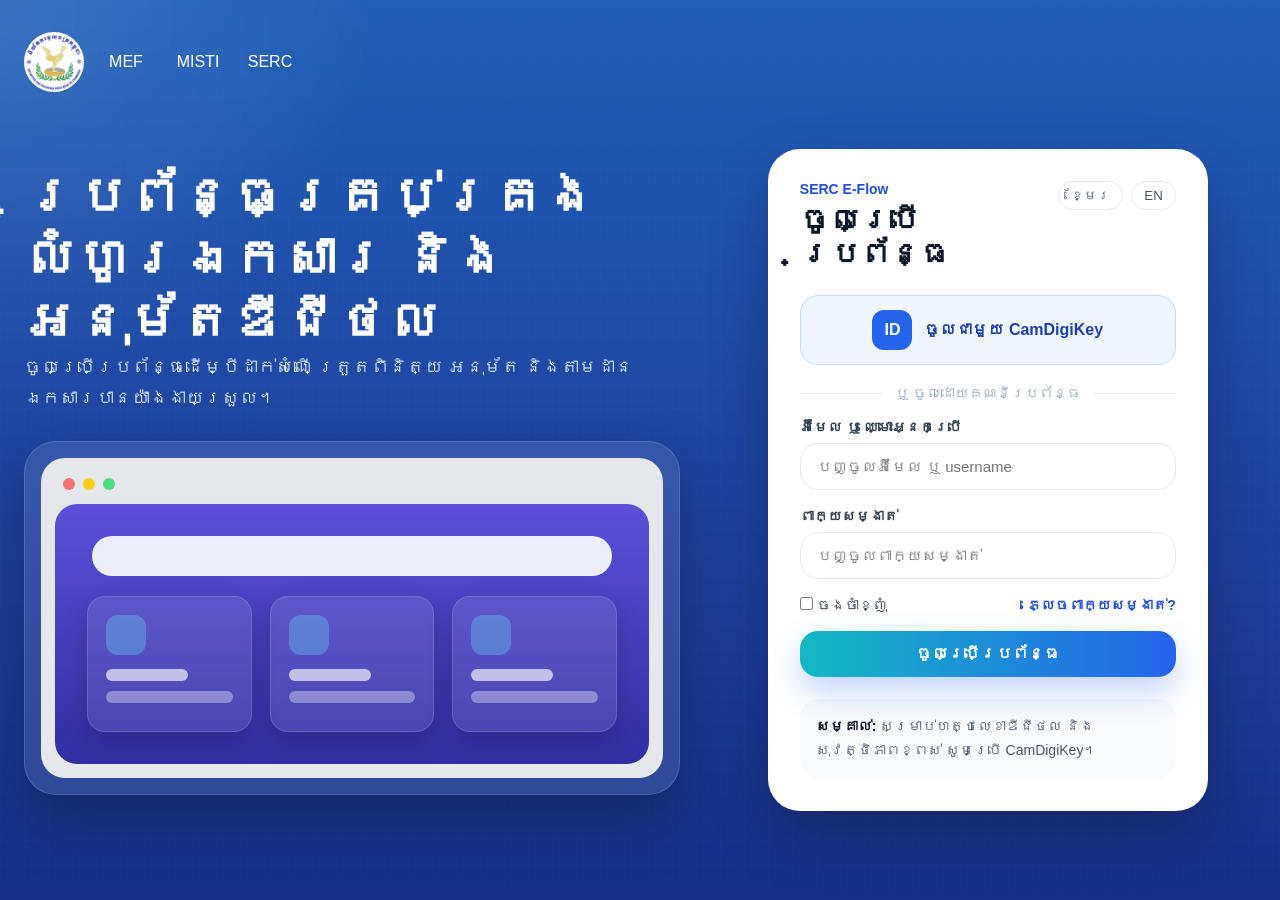
==== index.html @ 6a55d061 "Add files via upload" ====
<!DOCTYPE html>
<html lang="km">
<head>
    <meta charset="UTF-8">
    <meta name="viewport" content="width=device-width, initial-scale=1.0">
    <title>SERC E-Flow Login</title>
    <link rel="stylesheet" href="logo.css">
    <link rel="preconnect" href="https://fonts.googleapis.com">
    <link rel="preconnect" href="https://fonts.gstatic.com" crossorigin>
    <link href="https://fonts.googleapis.com/css2?family=Siemreap&display=swap" rel="stylesheet">
</head>
<body>
    <div class="container">
        <header class="topbar">
            <div class="logo-group">
                <div class="logo-circle">
                    <img src="logo_serc.png" alt="SERC">
                </div>
                <div class="logo-circle">MEF</div>
                <div class="logo-circle">MISTI</div>
                <div class="logo-circle">SERC</div>
            </div>
        </header>

        <main class="hero">
            <section class="hero-left">
                <div>
                    <h1>ប្រព័ន្ធគ្រប់គ្រងលំហូរឯកសារ និងអនុម័តឌីជីថល</h1>
                    <p>
                        ចូលប្រើប្រព័ន្ធដើម្បីដាក់សំណើ ត្រួតពិនិត្យ អនុម័ត និងតាមដានឯកសារបានយ៉ាងងាយស្រួល។
                    </p>
                </div>

                <div class="browser-shell">
                    <div class="browser-inner">
                        <div class="browser-dots">
                            <span class="dot-red"></span>
                            <span class="dot-yellow"></span>
                            <span class="dot-green"></span>
                        </div>
                        <div class="browser-content">
                            <div class="search-demo"></div>
                            <div class="card-grid">
                                <div class="mini-card"><div class="mini-icon"></div><div class="mini-line short"></div><div class="mini-line"></div></div>
                                <div class="mini-card"><div class="mini-icon"></div><div class="mini-line short"></div><div class="mini-line"></div></div>
                                <div class="mini-card"><div class="mini-icon"></div><div class="mini-line short"></div><div class="mini-line"></div></div>
                            </div>
                        </div>
                    </div>
                </div>
            </section>

            <section class="hero-right">
                <div class="login-card">
                    <div class="login-header">
                        <div>
                            <p>SERC E-Flow</p>
                            <h2>ចូលប្រើប្រព័ន្ធ</h2>
                        </div>
                        <div class="lang-switch">
                            <button type="button">ខ្មែរ</button>
                            <button type="button">EN</button>
                        </div>
                    </div>

                    <button class="digital-btn" type="button" onclick="window.location.href='Camdigikey.html'">
                        <span class="digital-icon">ID</span>
                        <span id="digitalText">ចូលជាមួយ CamDigiKey</span>
                    </button>

                    <div class="divider"><span>ឬ ចូលដោយគណនីប្រព័ន្ធ</span></div>

                    <form id="loginForm">
                        <div class="form-group">
                            <label for="username" id="labelUsername">អ៊ីមែល ឬ ឈ្មោះអ្នកប្រើ</label>
                            <input id="username" type="text" placeholder="បញ្ចូលអ៊ីមែល ឬ username" />
                        </div>

                        <div class="form-group">
                            <label for="password" id="labelPassword">ពាក្យសម្ងាត់</label>
                            <input id="password" type="password" placeholder="បញ្ចូលពាក្យសម្ងាត់" />
                        </div>

                        <div class="form-row">
                            <div class="remember-wrap">
                                <input class="remember-input" id="remember" type="checkbox" />
                                <label class="remember-label" for="remember">ចងចាំខ្ញុំ</label>
                            </div>
                            <a class="forgot" href="forget_pw.html">ភ្លេចពាក្យសម្ងាត់?</a>
                        </div>

                        <p id="errorMsg" style="color:red; display:none; margin-top:10px;"></p>
                        <button class="submit-btn" id="submitBtn" type="submit">ចូលប្រើប្រព័ន្ធ</button>
                    </form>

                    <div class="note-box">
                        <strong>សម្គាល់:</strong>
                        <span id="noteText">សម្រាប់ហត្ថលេខាឌីជីថល និងសុវត្ថិភាពខ្ពស់ សូមប្រើ CamDigiKey។</span>
                    </div>
                </div>
            </section>
        </main>
    </div>

    <script src="auth.js"></script>
    <script>
        const translations = {
            km: {
                title: "ប្រព័ន្ធគ្រប់គ្រងលំហូរឯកសារ និងអនុម័តឌីជីថល",
                desc: "ចូលប្រើប្រព័ន្ធដើម្បីដាក់សំណើ ត្រួតពិនិត្យ អនុម័ត និងតាមដានឯកសារបានយ៉ាងងាយស្រួល។",
                login: "ចូលប្រើប្រព័ន្ធ",
                email: "អ៊ីមែល ឬ ឈ្មោះអ្នកប្រើ",
                emailPlaceholder: "បញ្ចូលអ៊ីមែល ឬ username",
                password: "ពាក្យសម្ងាត់",
                passwordPlaceholder: "បញ្ចូលពាក្យសម្ងាត់",
                remember: "ចងចាំខ្ញុំ",
                forgot: "ភ្លេចពាក្យសម្ងាត់?",
                submit: "ចូលប្រើប្រព័ន្ធ",
                digital: "ចូលជាមួយ CamDigiKey",
                or: "ឬ ចូលដោយគណនីប្រព័ន្ធ",
                note: "សម្រាប់ហត្ថលេខាឌីជីថល និងសុវត្ថិភាពខ្ពស់ សូមប្រើ CamDigiKey។",
                error: "❌ គណនី ឬពាក្យសម្ងាត់មិនត្រឹមត្រូវ",
                empty: "❌ សូមបំពេញព័ត៌មានទាំងអស់"
            },
            en: {
                title: "Digital Document Workflow & Approval System",
                desc: "Access the system to submit, review, approve, and track documents easily.",
                login: "Login",
                email: "Email or Username",
                emailPlaceholder: "Enter email or username",
                password: "Password",
                passwordPlaceholder: "Enter password",
                remember: "Remember me",
                forgot: "Forgot password?",
                submit: "Login",
                digital: "Login with CamDigiKey",
                or: "Or login with system account",
                note: "For secure digital signature, please use CamDigiKey.",
                error: "❌ Invalid username or password",
                empty: "❌ Please fill in all fields"
            }
        };

        let currentLang = "km";

        function switchLang(lang) {
            currentLang = lang;
            document.querySelector("h1").innerText = translations[lang].title;
            document.querySelector(".hero-left p").innerText = translations[lang].desc;
            document.querySelector(".login-header h2").innerText = translations[lang].login;
            document.getElementById("labelUsername").innerText = translations[lang].email;
            document.getElementById("username").placeholder = translations[lang].emailPlaceholder;
            document.getElementById("labelPassword").innerText = translations[lang].password;
            document.getElementById("password").placeholder = translations[lang].passwordPlaceholder;
            document.querySelector(".remember-label").innerText = translations[lang].remember;
            document.querySelector(".forgot").innerText = translations[lang].forgot;
            document.getElementById("digitalText").innerText = translations[lang].digital;
            document.querySelector(".divider span").innerText = translations[lang].or;
            document.getElementById("submitBtn").innerText = translations[lang].submit;
            document.getElementById("noteText").innerText = translations[lang].note;
            if (document.getElementById('errorMsg').style.display === 'block') {
                document.getElementById('errorMsg').innerText = translations[lang].error;
            }
        }

        document.querySelectorAll(".lang-switch button")[0].onclick = () => switchLang("km");
        document.querySelectorAll(".lang-switch button")[1].onclick = () => switchLang("en");

        window.onload = function () {
            const savedUsername = localStorage.getItem("rememberedUsername");
            if (savedUsername) {
                document.getElementById("username").value = savedUsername;
                document.getElementById("remember").checked = true;
            }
            logoutUser();
        };

        document.getElementById("loginForm").addEventListener("submit", function (e) {
            e.preventDefault();
            const username = document.getElementById("username").value.trim();
            const password = document.getElementById("password").value.trim();
            const remember = document.getElementById("remember").checked;
            const errorMsg = document.getElementById("errorMsg");

            if (username === "" || password === "") {
                errorMsg.innerText = translations[currentLang].empty;
                errorMsg.style.display = "block";
                return;
            }

            if (loginUser(username, password)) {
                if (remember) {
                    localStorage.setItem("rememberedUsername", username);
                } else {
                    localStorage.removeItem("rememberedUsername");
                }
                window.location.href = "E-flow-updated.html";
            } else {
                errorMsg.innerText = translations[currentLang].error;
                errorMsg.style.display = "block";
            }
        });
    </script>
</body>
</html>
---- logo.css ----
* {
    box-sizing: border-box;
    margin: 0;
    padding: 0;
}
.siemreap-regular {
  font-family: "Siemreap", sans-serif;
  font-weight: 400;
  font-style: normal;
}
body {
    font-family: 'Khmer OS Siemreap', sans-serif;
    /* font-family: Arial, Helvetica, sans-serif; */
    min-height: 100vh;
    color: #ffffff;
    background:
        radial-gradient(circle at top left, rgba(255, 255, 255, 0.12), transparent 24%),
        linear-gradient(180deg, #1f5fb8 0%, #1f4aa5 40%, #192f88 100%);
    overflow-x: hidden;
    
}

body::before {
    content: "";
    position: fixed;
    inset: 0;
    opacity: 0.18;
    background-image:
        linear-gradient(rgba(255, 255, 255, 0.08) 1px, transparent 1px),
        linear-gradient(90deg, rgba(255, 255, 255, 0.08) 1px, transparent 1px);
    background-size: 24px 24px;
    pointer-events: none;
}

.container {
    position: relative;
    z-index: 1;
    max-width: 1280px;
    margin: 0 auto;
    min-height: 100vh;
    padding: 32px 24px;
    display: flex;
    flex-direction: column;
}

.topbar {
    display: flex;
    align-items: center;
    justify-content: space-between;
    gap: 16px;
    flex-wrap: wrap;
}

.logo-group,
.badge-group {
    display: flex;
    align-items: center;
    gap: 12px;
    flex-wrap: wrap;
}
.logo-circle {
  width: 60px;        /* កំណត់ទំហំ */
  height: 60px;
  border-radius: 50%; /* ឲ្យវាមូល */
  overflow: hidden;   /* កាត់រូបឲ្យតាមស៊ុមមូល */
  display: flex;
  justify-content: center;
  align-items: center;
}

.logo-circle img {
  width: 100%;
  height: 100%;
  object-fit: cover; /* ឲ្យរូបស្អាត មិនខូចសមាមាត្រ */
}


.badge {
    padding: 10px 16px;
    border-radius: 16px;
    background: rgba(255, 255, 255, 0.1);
    backdrop-filter: blur(8px);
    box-shadow: 0 12px 28px rgba(0, 0, 0, 0.18);
    font-size: 14px;
    font-weight: 600;
}

.hero {
    flex: 1;
    display: grid;
    grid-template-columns: 1.1fr 0.9fr;
    gap: 40px;
    align-items: center;
    padding: 32px 0;
}

.hero-left {
    display: flex;
    flex-direction: column;
    gap: 28px;
}

.tag {
    display: inline-block;
    width: fit-content;
    padding: 10px 16px;
    border-radius: 999px;
    border: 1px solid rgba(255, 255, 255, 0.2);
    background: rgba(255, 255, 255, 0.1);
    backdrop-filter: blur(8px);
    font-size: 14px;
}

.hero-left h1 {
    font-size: 52px;
    line-height: 1.2;
    font-weight: 700;
    max-width: 760px;
}

.hero-left p {
    max-width: 620px;
    font-size: 18px;
    line-height: 1.7;
    color: #dbeafe;
}

.browser-shell {
    width: 100%;
    max-width: 820px;
    border-radius: 32px;
    border: 1px solid rgba(255, 255, 255, 0.15);
    background: rgba(255, 255, 255, 0.1);
    padding: 16px;
    box-shadow: 0 24px 60px rgba(0, 0, 0, 0.28);
    backdrop-filter: blur(18px);
}

.browser-inner {
    background: #e5e7eb;
    border-radius: 24px;
    padding: 14px;
    color: #1f2937;
}

.browser-dots {
    display: flex;
    gap: 8px;
    padding: 6px 8px 14px;
}

.browser-dots span {
    width: 12px;
    height: 12px;
    border-radius: 50%;
    display: inline-block;
}

.dot-red {
    background: #f87171;
}

.dot-yellow {
    background: #facc15;
}

.dot-green {
    background: #4ade80;
}

.browser-content {
    border-radius: 22px;
    padding: 32px;
    color: white;
    background: linear-gradient(180deg, #5c4fda 0%, #2f2fa2 100%);
}

.search-demo {
    height: 40px;
    width: 100%;
    max-width: 520px;
    margin: 0 auto 20px;
    background: rgba(255, 255, 255, 0.9);
    border-radius: 999px;
}

.card-grid {
    display: grid;
    grid-template-columns: repeat(3, 1fr);
    gap: 18px;
}

.mini-card {
    padding: 18px;
    border-radius: 18px;
    background: rgba(255, 255, 255, 0.1);
    border: 1px solid rgba(255, 255, 255, 0.14);
    box-shadow: 0 10px 24px rgba(0, 0, 0, 0.18);
}

.mini-icon {
    width: 40px;
    height: 40px;
    border-radius: 12px;
    background: rgba(103, 232, 249, 0.3);
    margin-bottom: 14px;
}

.mini-line {
    height: 12px;
    border-radius: 999px;
    background: rgba(255, 255, 255, 0.35);
    margin-bottom: 10px;
}

.mini-line.short {
    width: 65%;
    background: rgba(255, 255, 255, 0.65);
}

.hero-right {
    display: flex;
    justify-content: center;
}

.login-card {
    width: 100%;
    max-width: 440px;
    background: #ffffff;
    color: #1e293b;
    border-radius: 32px;
    padding: 32px;
    box-shadow: 0 24px 60px rgba(0, 0, 0, 0.24);
}

.login-header {
    display: flex;
    justify-content: space-between;
    align-items: flex-start;
    gap: 16px;
    margin-bottom: 24px;
}

.login-header p {
    color: #1d4ed8;
    font-size: 14px;
    font-weight: 600;
    margin-bottom: 6px;
}

.login-header h2 {
    font-size: 30px;
    color: #0f172a;
}

.lang-switch {
    display: flex;
    gap: 8px;
}

.lang-switch button {
    border: 1px solid #e2e8f0;
    background: white;
    color: #475569;
    border-radius: 999px;
    padding: 6px 12px;
    cursor: pointer;
}

.digital-btn {
    width: 100%;
    border: 1px solid #bfdbfe;
    background: #eff6ff;
    color: #1e40af;
    border-radius: 18px;
    padding: 14px 16px;
    display: flex;
    align-items: center;
    justify-content: center;
    gap: 12px;
    font-size: 16px;
    font-weight: 600;
    cursor: pointer;
    margin-bottom: 20px;
}

.digital-icon {
    width: 40px;
    height: 40px;
    border-radius: 12px;
    background: #2563eb;
    color: white;
    display: flex;
    align-items: center;
    justify-content: center;
    font-weight: bold;
}

.divider {
    position: relative;
    text-align: center;
    margin: 18px 0;
    color: #94a3b8;
    font-size: 14px;
}

.divider::before {
    content: "";
    position: absolute;
    left: 0;
    right: 0;
    top: 50%;
    height: 1px;
    background: #e2e8f0;
}

.divider span {
    position: relative;
    z-index: 1;
    background: #ffffff;
    padding: 0 12px;
}

.form-group {
    margin-bottom: 18px;
}

.form-group label {
    display: block;
    margin-bottom: 8px;
    font-size: 14px;
    font-weight: 600;
    color: #334155;
}

.form-group input {
    width: 100%;
    padding: 14px 16px;
    border: 1px solid #e2e8f0;
    border-radius: 18px;
    font-size: 15px;
    outline: none;
    transition: border-color 0.2s ease;
}

.form-group input:focus {
    border-color: #3b82f6;
}

.form-row {
    display: flex;
    align-items: center;
    justify-content: space-between;
    gap: 12px;
    margin-bottom: 18px;
    font-size: 14px;
}

.remember {
    display: flex;
    align-items: center;
    gap: 8px;
    color: #475569;
}

.forgot {
    color: #1d4ed8;
    text-decoration: none;
    font-weight: 600;
}

.submit-btn {
    width: 100%;
    border: none;
    border-radius: 18px;
    padding: 14px 18px;
    color: white;
    font-size: 16px;
    font-weight: 600;
    cursor: pointer;
    background: linear-gradient(90deg, #14b8c4 0%, #2563eb 100%);
    box-shadow: 0 14px 32px rgba(37, 99, 235, 0.28);
}

.note-box {
    margin-top: 22px;
    background: #f8fafc;
    border-radius: 18px;
    padding: 16px;
    color: #475569;
    font-size: 14px;
    line-height: 1.7;
}

.note-box strong {
    color: #0f172a;
}

@media (max-width: 1024px) {
    .hero {
        grid-template-columns: 1fr;
    }

    .hero-left h1 {
        font-size: 40px;
    }

    .browser-shell {
        max-width: 100%;
    }
}

@media (max-width: 768px) {
    .container {
        padding: 20px 16px;
    }

    .hero-left h1 {
        font-size: 32px;
    }

    .hero-left p {
        font-size: 16px;
    }

    .card-grid {
        grid-template-columns: 1fr;
    }

    .login-card {
        padding: 24px;
        border-radius: 24px;
    }

    .login-header {
        flex-direction: column;
        align-items: flex-start;
    }
}
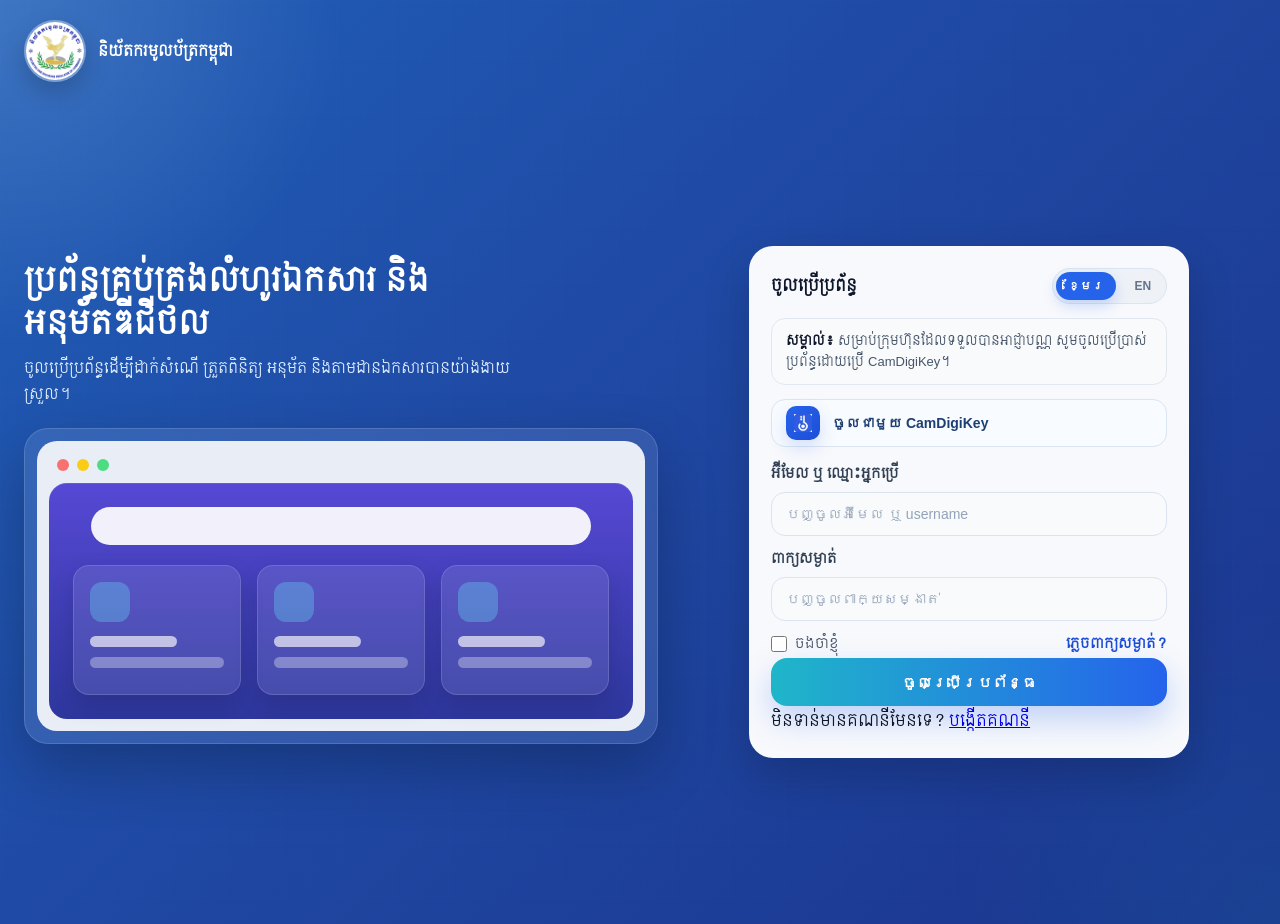
==== commit be076ea0: "Add files via upload" ====
--- a/index.html
+++ b/index.html
@@ -1,5 +1,6 @@
 <!DOCTYPE html>
 <html lang="km">
+
 <head>
     <meta charset="UTF-8">
     <meta name="viewport" content="width=device-width, initial-scale=1.0">
@@ -9,24 +10,23 @@
     <link rel="preconnect" href="https://fonts.gstatic.com" crossorigin>
     <link href="https://fonts.googleapis.com/css2?family=Siemreap&display=swap" rel="stylesheet">
 </head>
+
 <body>
     <div class="container">
         <header class="topbar">
             <div class="logo-group">
                 <div class="logo-circle">
-                    <img src="logo_serc.png" alt="SERC">
+                    <img src="img/logo_serc.png" alt="SERC Logo">
                 </div>
-                <div class="logo-circle">MEF</div>
-                <div class="logo-circle">MISTI</div>
-                <div class="logo-circle">SERC</div>
+                <p id="agencyTitle">និយ័តករមូលប័ត្រកម្ពុជា</p>
             </div>
         </header>
 
         <main class="hero">
             <section class="hero-left">
-                <div>
-                    <h1>ប្រព័ន្ធគ្រប់គ្រងលំហូរឯកសារ និងអនុម័តឌីជីថល</h1>
-                    <p>
+                <div class="hero-text">
+                    <h1 id="mainTitle">ប្រព័ន្ធគ្រប់គ្រងលំហូរឯកសារ និងអនុម័តឌីជីថល</h1>
+                    <p id="mainDesc">
                         ចូលប្រើប្រព័ន្ធដើម្បីដាក់សំណើ ត្រួតពិនិត្យ អនុម័ត និងតាមដានឯកសារបានយ៉ាងងាយស្រួល។
                     </p>
                 </div>
@@ -38,12 +38,28 @@
                             <span class="dot-yellow"></span>
                             <span class="dot-green"></span>
                         </div>
+
                         <div class="browser-content">
                             <div class="search-demo"></div>
+
                             <div class="card-grid">
-                                <div class="mini-card"><div class="mini-icon"></div><div class="mini-line short"></div><div class="mini-line"></div></div>
-                                <div class="mini-card"><div class="mini-icon"></div><div class="mini-line short"></div><div class="mini-line"></div></div>
-                                <div class="mini-card"><div class="mini-icon"></div><div class="mini-line short"></div><div class="mini-line"></div></div>
+                                <div class="mini-card">
+                                    <div class="mini-icon"></div>
+                                    <div class="mini-line short"></div>
+                                    <div class="mini-line"></div>
+                                </div>
+
+                                <div class="mini-card">
+                                    <div class="mini-icon"></div>
+                                    <div class="mini-line short"></div>
+                                    <div class="mini-line"></div>
+                                </div>
+
+                                <div class="mini-card">
+                                    <div class="mini-icon"></div>
+                                    <div class="mini-line short"></div>
+                                    <div class="mini-line"></div>
+                                </div>
                             </div>
                         </div>
                     </div>
@@ -53,153 +69,84 @@
             <section class="hero-right">
                 <div class="login-card">
                     <div class="login-header">
-                        <div>
-                            <p>SERC E-Flow</p>
-                            <h2>ចូលប្រើប្រព័ន្ធ</h2>
-                        </div>
+                        <h4 id="loginTitle">ចូលប្រើប្រព័ន្ធ</h4>
+
                         <div class="lang-switch">
-                            <button type="button">ខ្មែរ</button>
-                            <button type="button">EN</button>
+                            <button type="button" id="btnKm" class="active">ខ្មែរ</button>
+                            <button type="button" id="btnEn">EN</button>
                         </div>
                     </div>
 
+                    <div class="note-box">
+                        <strong id="noteLabel">សម្គាល់៖</strong>
+                        <span id="noteText">
+                            សម្រាប់ក្រុមហ៊ុនដែលទទួលបានអាជ្ញាបណ្ណ សូមចូលប្រើប្រាស់ប្រព័ន្ធដោយប្រើ CamDigiKey។
+                        </span>
+                    </div>
+
                     <button class="digital-btn" type="button" onclick="window.location.href='Camdigikey.html'">
-                        <span class="digital-icon">ID</span>
+                        <span class="digital-icon">
+                            <img src="img/id.png" alt="CamDigiKey">
+                        </span>
                         <span id="digitalText">ចូលជាមួយ CamDigiKey</span>
                     </button>
 
-                    <div class="divider"><span>ឬ ចូលដោយគណនីប្រព័ន្ធ</span></div>
+                    <!-- <div class="divider">
+                        <span id="quickAccessText">ការចូលប្រើប្រាស់រហ័ស</span>
+                    </div>
+
+                    <div class="social-row">
+                        <button class="digital-btn telegram" type="button" id="telegramLoginBtn">
+                            <span class="digital-icon">
+                                <img src="img/telegram.png" alt="Telegram">
+                            </span>
+                            <span id="telegramText">Telegram</span>
+                        </button>
+
+                        <button class="digital-btn google" type="button" id="googleLoginBtn">
+                            <span class="digital-icon">
+                                <img src="img/google.png" alt="Google">
+                            </span>
+                            <span id="googleText">Google</span>
+                        </button>
+                    </div> -->
 
                     <form id="loginForm">
                         <div class="form-group">
                             <label for="username" id="labelUsername">អ៊ីមែល ឬ ឈ្មោះអ្នកប្រើ</label>
-                            <input id="username" type="text" placeholder="បញ្ចូលអ៊ីមែល ឬ username" />
+                            <input id="username" type="text" placeholder="បញ្ចូលអ៊ីមែល ឬ username">
                         </div>
 
                         <div class="form-group">
                             <label for="password" id="labelPassword">ពាក្យសម្ងាត់</label>
-                            <input id="password" type="password" placeholder="បញ្ចូលពាក្យសម្ងាត់" />
+                            <input id="password" type="password" placeholder="បញ្ចូលពាក្យសម្ងាត់">
                         </div>
 
                         <div class="form-row">
                             <div class="remember-wrap">
-                                <input class="remember-input" id="remember" type="checkbox" />
+                                <input class="remember-input" id="remember" type="checkbox">
                                 <label class="remember-label" for="remember">ចងចាំខ្ញុំ</label>
                             </div>
-                            <a class="forgot" href="forget_pw.html">ភ្លេចពាក្យសម្ងាត់?</a>
+
+                            <a class="forgot" href="forget_pw.html" id="forgotText">ភ្លេចពាក្យសម្ងាត់?</a>
                         </div>
 
-                        <p id="errorMsg" style="color:red; display:none; margin-top:10px;"></p>
+                        <p id="errorMsg" class="error-msg"></p>
+
                         <button class="submit-btn" id="submitBtn" type="submit">ចូលប្រើប្រព័ន្ធ</button>
+
+                        <div class="auth-footer">
+                            <span id="signupHint">មិនទាន់មានគណនីមែនទេ?</span>
+                            <a href="register.html" class="signup-btn" id="signupBtn">បង្កើតគណនី</a>
+                        </div>
                     </form>
-
-                    <div class="note-box">
-                        <strong>សម្គាល់:</strong>
-                        <span id="noteText">សម្រាប់ហត្ថលេខាឌីជីថល និងសុវត្ថិភាពខ្ពស់ សូមប្រើ CamDigiKey។</span>
-                    </div>
                 </div>
             </section>
         </main>
     </div>
 
-    <script src="auth.js"></script>
-    <script>
-        const translations = {
-            km: {
-                title: "ប្រព័ន្ធគ្រប់គ្រងលំហូរឯកសារ និងអនុម័តឌីជីថល",
-                desc: "ចូលប្រើប្រព័ន្ធដើម្បីដាក់សំណើ ត្រួតពិនិត្យ អនុម័ត និងតាមដានឯកសារបានយ៉ាងងាយស្រួល។",
-                login: "ចូលប្រើប្រព័ន្ធ",
-                email: "អ៊ីមែល ឬ ឈ្មោះអ្នកប្រើ",
-                emailPlaceholder: "បញ្ចូលអ៊ីមែល ឬ username",
-                password: "ពាក្យសម្ងាត់",
-                passwordPlaceholder: "បញ្ចូលពាក្យសម្ងាត់",
-                remember: "ចងចាំខ្ញុំ",
-                forgot: "ភ្លេចពាក្យសម្ងាត់?",
-                submit: "ចូលប្រើប្រព័ន្ធ",
-                digital: "ចូលជាមួយ CamDigiKey",
-                or: "ឬ ចូលដោយគណនីប្រព័ន្ធ",
-                note: "សម្រាប់ហត្ថលេខាឌីជីថល និងសុវត្ថិភាពខ្ពស់ សូមប្រើ CamDigiKey។",
-                error: "❌ គណនី ឬពាក្យសម្ងាត់មិនត្រឹមត្រូវ",
-                empty: "❌ សូមបំពេញព័ត៌មានទាំងអស់"
-            },
-            en: {
-                title: "Digital Document Workflow & Approval System",
-                desc: "Access the system to submit, review, approve, and track documents easily.",
-                login: "Login",
-                email: "Email or Username",
-                emailPlaceholder: "Enter email or username",
-                password: "Password",
-                passwordPlaceholder: "Enter password",
-                remember: "Remember me",
-                forgot: "Forgot password?",
-                submit: "Login",
-                digital: "Login with CamDigiKey",
-                or: "Or login with system account",
-                note: "For secure digital signature, please use CamDigiKey.",
-                error: "❌ Invalid username or password",
-                empty: "❌ Please fill in all fields"
-            }
-        };
+    <script src="app.js"></script>
+    
+</body>
 
-        let currentLang = "km";
-
-        function switchLang(lang) {
-            currentLang = lang;
-            document.querySelector("h1").innerText = translations[lang].title;
-            document.querySelector(".hero-left p").innerText = translations[lang].desc;
-            document.querySelector(".login-header h2").innerText = translations[lang].login;
-            document.getElementById("labelUsername").innerText = translations[lang].email;
-            document.getElementById("username").placeholder = translations[lang].emailPlaceholder;
-            document.getElementById("labelPassword").innerText = translations[lang].password;
-            document.getElementById("password").placeholder = translations[lang].passwordPlaceholder;
-            document.querySelector(".remember-label").innerText = translations[lang].remember;
-            document.querySelector(".forgot").innerText = translations[lang].forgot;
-            document.getElementById("digitalText").innerText = translations[lang].digital;
-            document.querySelector(".divider span").innerText = translations[lang].or;
-            document.getElementById("submitBtn").innerText = translations[lang].submit;
-            document.getElementById("noteText").innerText = translations[lang].note;
-            if (document.getElementById('errorMsg').style.display === 'block') {
-                document.getElementById('errorMsg').innerText = translations[lang].error;
-            }
-        }
-
-        document.querySelectorAll(".lang-switch button")[0].onclick = () => switchLang("km");
-        document.querySelectorAll(".lang-switch button")[1].onclick = () => switchLang("en");
-
-        window.onload = function () {
-            const savedUsername = localStorage.getItem("rememberedUsername");
-            if (savedUsername) {
-                document.getElementById("username").value = savedUsername;
-                document.getElementById("remember").checked = true;
-            }
-            logoutUser();
-        };
-
-        document.getElementById("loginForm").addEventListener("submit", function (e) {
-            e.preventDefault();
-            const username = document.getElementById("username").value.trim();
-            const password = document.getElementById("password").value.trim();
-            const remember = document.getElementById("remember").checked;
-            const errorMsg = document.getElementById("errorMsg");
-
-            if (username === "" || password === "") {
-                errorMsg.innerText = translations[currentLang].empty;
-                errorMsg.style.display = "block";
-                return;
-            }
-
-            if (loginUser(username, password)) {
-                if (remember) {
-                    localStorage.setItem("rememberedUsername", username);
-                } else {
-                    localStorage.removeItem("rememberedUsername");
-                }
-                window.location.href = "E-flow-updated.html";
-            } else {
-                errorMsg.innerText = translations[currentLang].error;
-                errorMsg.style.display = "block";
-            }
-        });
-    </script>
-</body>
-</html>
+</html>
--- a/logo.css
+++ b/logo.css
@@ -3,150 +3,155 @@
     margin: 0;
     padding: 0;
 }
-.siemreap-regular {
-  font-family: "Siemreap", sans-serif;
-  font-weight: 400;
-  font-style: normal;
-}
+
+:root {
+    --primary: #2563eb;
+    --primary-dark: #1d4ed8;
+    --secondary: #14b8c4;
+
+    --text-dark: #0f172a;
+    --text-body: #334155;
+    --text-soft: #64748b;
+
+    --line: #dbe4f0;
+    --card-bg: rgba(255, 255, 255, 0.97);
+
+    --shadow-lg: 0 24px 60px rgba(15, 23, 42, 0.22);
+    --shadow-md: 0 12px 30px rgba(37, 99, 235, 0.12);
+}
+
+html,
 body {
-    font-family: 'Khmer OS Siemreap', sans-serif;
-    /* font-family: Arial, Helvetica, sans-serif; */
+    width: 100%;
+    min-height: 100%;
+    overflow-x: hidden;
+}
+
+body {
+    font-family: "Siemreap", "Khmer OS Siemreap", sans-serif;
     min-height: 100vh;
     color: #ffffff;
     background:
-        radial-gradient(circle at top left, rgba(255, 255, 255, 0.12), transparent 24%),
-        linear-gradient(180deg, #1f5fb8 0%, #1f4aa5 40%, #192f88 100%);
-    overflow-x: hidden;
-    
+        radial-gradient(circle at top left, rgba(255, 255, 255, 0.14), transparent 22%),
+        radial-gradient(circle at bottom right, rgba(20, 184, 196, 0.10), transparent 20%),
+        linear-gradient(135deg, #1f5fb8 0%, #1f4aa5 42%, #1b348d 100%);
 }
 
 body::before {
     content: "";
     position: fixed;
     inset: 0;
-    opacity: 0.18;
+    opacity: 0.10;
     background-image:
         linear-gradient(rgba(255, 255, 255, 0.08) 1px, transparent 1px),
         linear-gradient(90deg, rgba(255, 255, 255, 0.08) 1px, transparent 1px);
-    background-size: 24px 24px;
+    background-size: 28px 28px;
     pointer-events: none;
 }
 
 .container {
     position: relative;
     z-index: 1;
+    width: 100%;
     max-width: 1280px;
     margin: 0 auto;
     min-height: 100vh;
-    padding: 32px 24px;
+    padding: 20px 24px;
     display: flex;
     flex-direction: column;
 }
 
 .topbar {
-    display: flex;
-    align-items: center;
-    justify-content: space-between;
-    gap: 16px;
-    flex-wrap: wrap;
-}
-
-.logo-group,
-.badge-group {
+    margin-bottom: 18px;
+}
+
+.logo-group {
     display: flex;
     align-items: center;
     gap: 12px;
-    flex-wrap: wrap;
-}
+}
+
+.logo-group p {
+    font-size: 15px;
+    font-weight: 600;
+    color: #ffffff;
+}
+
 .logo-circle {
-  width: 60px;        /* កំណត់ទំហំ */
-  height: 60px;
-  border-radius: 50%; /* ឲ្យវាមូល */
-  overflow: hidden;   /* កាត់រូបឲ្យតាមស៊ុមមូល */
-  display: flex;
-  justify-content: center;
-  align-items: center;
+    width: 62px;
+    height: 62px;
+    border-radius: 50%;
+    overflow: hidden;
+    display: flex;
+    justify-content: center;
+    align-items: center;
+    background: rgba(255, 255, 255, 0.14);
+    border: 2px solid rgba(255, 255, 255, 0.24);
+    box-shadow: 0 10px 24px rgba(0, 0, 0, 0.18);
+    flex-shrink: 0;
 }
 
 .logo-circle img {
-  width: 100%;
-  height: 100%;
-  object-fit: cover; /* ឲ្យរូបស្អាត មិនខូចសមាមាត្រ */
-}
-
-
-.badge {
-    padding: 10px 16px;
-    border-radius: 16px;
-    background: rgba(255, 255, 255, 0.1);
-    backdrop-filter: blur(8px);
-    box-shadow: 0 12px 28px rgba(0, 0, 0, 0.18);
-    font-size: 14px;
-    font-weight: 600;
+    width: 100%;
+    height: 100%;
+    object-fit: cover;
 }
 
 .hero {
     flex: 1;
     display: grid;
-    grid-template-columns: 1.1fr 0.9fr;
-    gap: 40px;
-    align-items: center;
-    padding: 32px 0;
+    grid-template-columns: 1.05fr 0.95fr;
+    gap: 24px;
+    align-items: center;
+    min-height: calc(100vh - 96px);
+    padding: auto;
 }
 
 .hero-left {
     display: flex;
     flex-direction: column;
-    gap: 28px;
-}
-
-.tag {
-    display: inline-block;
-    width: fit-content;
-    padding: 10px 16px;
-    border-radius: 999px;
-    border: 1px solid rgba(255, 255, 255, 0.2);
-    background: rgba(255, 255, 255, 0.1);
-    backdrop-filter: blur(8px);
-    font-size: 14px;
+    gap: 20px;
+}
+
+.hero-text {
+    max-width: 580px;
 }
 
 .hero-left h1 {
-    font-size: 52px;
-    line-height: 1.2;
+    font-size: 32px;
+    line-height: 1.35;
     font-weight: 700;
-    max-width: 760px;
+    margin-bottom: 10px;
 }
 
 .hero-left p {
-    max-width: 620px;
-    font-size: 18px;
-    line-height: 1.7;
+    max-width: 520px;
+    font-size: 15px;
+    line-height: 1.75;
     color: #dbeafe;
 }
 
 .browser-shell {
     width: 100%;
-    max-width: 820px;
-    border-radius: 32px;
-    border: 1px solid rgba(255, 255, 255, 0.15);
-    background: rgba(255, 255, 255, 0.1);
-    padding: 16px;
-    box-shadow: 0 24px 60px rgba(0, 0, 0, 0.28);
-    backdrop-filter: blur(18px);
+    max-width: 640px;
+    padding: 12px;
+    border-radius: 24px;
+    background: rgba(255, 255, 255, 0.10);
+    border: 1px solid rgba(255, 255, 255, 0.14);
+    backdrop-filter: blur(16px);
+    box-shadow: 0 24px 60px rgba(0, 0, 0, 0.24);
 }
 
 .browser-inner {
-    background: #e5e7eb;
-    border-radius: 24px;
-    padding: 14px;
-    color: #1f2937;
+    background: #e9eef6;
+    border-radius: 20px;
+    padding: 12px;
 }
 
 .browser-dots {
     display: flex;
     gap: 8px;
-    padding: 6px 8px 14px;
+    padding: 6px 8px 12px;
 }
 
 .browser-dots span {
@@ -169,47 +174,48 @@
 }
 
 .browser-content {
-    border-radius: 22px;
-    padding: 32px;
-    color: white;
-    background: linear-gradient(180deg, #5c4fda 0%, #2f2fa2 100%);
+    border-radius: 18px;
+    padding: 24px;
+    color: #ffffff;
+    background: linear-gradient(180deg, #5648d4 0%, #2d379d 100%);
+    box-shadow: inset 0 1px 0 rgba(255, 255, 255, 0.10);
 }
 
 .search-demo {
-    height: 40px;
-    width: 100%;
-    max-width: 520px;
+    height: 38px;
+    width: 100%;
+    max-width: 500px;
     margin: 0 auto 20px;
-    background: rgba(255, 255, 255, 0.9);
+    background: rgba(255, 255, 255, 0.92);
     border-radius: 999px;
 }
 
 .card-grid {
     display: grid;
     grid-template-columns: repeat(3, 1fr);
-    gap: 18px;
+    gap: 16px;
 }
 
 .mini-card {
-    padding: 18px;
-    border-radius: 18px;
-    background: rgba(255, 255, 255, 0.1);
+    padding: 16px;
+    border-radius: 16px;
+    background: rgba(255, 255, 255, 0.10);
     border: 1px solid rgba(255, 255, 255, 0.14);
-    box-shadow: 0 10px 24px rgba(0, 0, 0, 0.18);
+    box-shadow: 0 10px 24px rgba(0, 0, 0, 0.14);
 }
 
 .mini-icon {
     width: 40px;
     height: 40px;
     border-radius: 12px;
-    background: rgba(103, 232, 249, 0.3);
+    background: rgba(103, 232, 249, 0.30);
     margin-bottom: 14px;
 }
 
 .mini-line {
-    height: 12px;
+    height: 11px;
     border-radius: 999px;
-    background: rgba(255, 255, 255, 0.35);
+    background: rgba(255, 255, 255, 0.32);
     margin-bottom: 10px;
 }
 
@@ -226,82 +232,143 @@
 .login-card {
     width: 100%;
     max-width: 440px;
-    background: #ffffff;
-    color: #1e293b;
-    border-radius: 32px;
-    padding: 32px;
-    box-shadow: 0 24px 60px rgba(0, 0, 0, 0.24);
+    background: var(--card-bg);
+    border-radius: 24px;
+    padding: 22px;
+    box-shadow: 0 18px 45px rgba(0, 0, 0, 0.18);
+    color: var(--text-dark);
+}
+
+.login-card>*+* {
+    margin-top: 14px;
 }
 
 .login-header {
     display: flex;
     justify-content: space-between;
-    align-items: flex-start;
-    gap: 16px;
-    margin-bottom: 24px;
+    align-items: center;
+    gap: 12px;
 }
 
 .login-header p {
-    color: #1d4ed8;
+    font-size: 18px;
+    font-weight: 700;
+    color: var(--text-dark);
+}
+
+.lang-switch {
+    display: flex;
+    gap: 6px;
+    padding: 3px;
+    background: #eef2f7;
+    border-radius: 999px;
+    border: 1px solid #dbe4f0;
+}
+
+.lang-switch button {
+    border: none;
+    background: transparent;
+    padding: 7px 12px;
+    border-radius: 999px;
+    font-size: 12px;
+    font-weight: 700;
+    color: #64748b;
+    cursor: pointer;
+    transition: 0.2s ease;
+}
+
+.lang-switch button:hover {
+    background: #e8f0ff;
+    color: var(--primary-dark);
+}
+
+.lang-switch button.active {
+    background: #2563eb;
+    color: #ffffff;
+    box-shadow: 0 6px 14px rgba(37, 99, 235, 0.22);
+}
+
+.note-box {
+    background: #f8fafc;
+    border: 1px solid #e2e8f0;
+    padding: 12px 14px;
+    border-radius: 14px;
+    font-size: 13px;
+    line-height: 1.6;
+    color: #475569;
+}
+
+.note-box strong {
+    color: var(--text-dark);
+}
+
+.digital-btn {
+    width: 100%;
+    height: 48px;
+    border: 1px solid #dbe4f0;
+    border-radius: 14px;
+    background: #f8fbff;
+    display: flex;
+    align-items: center;
+    gap: 12px;
+    padding: 0 14px;
     font-size: 14px;
     font-weight: 600;
-    margin-bottom: 6px;
-}
-
-.login-header h2 {
-    font-size: 30px;
-    color: #0f172a;
-}
-
-.lang-switch {
-    display: flex;
-    gap: 8px;
-}
-
-.lang-switch button {
-    border: 1px solid #e2e8f0;
-    background: white;
-    color: #475569;
-    border-radius: 999px;
-    padding: 6px 12px;
+    color: #1d3f72;
     cursor: pointer;
-}
-
-.digital-btn {
-    width: 100%;
-    border: 1px solid #bfdbfe;
-    background: #eff6ff;
-    color: #1e40af;
-    border-radius: 18px;
-    padding: 14px 16px;
+    transition: all 0.25s ease;
+}
+
+.digital-btn:hover {
+    background: #eef5ff;
+    border-color: #bfd2f4;
+    transform: translateY(-2px);
+    box-shadow: var(--shadow-md);
+}
+
+.digital-icon {
+    width: 34px;
+    height: 34px;
+    min-width: 34px;
+    border-radius: 10px;
+    background: linear-gradient(135deg, var(--primary), var(--primary-dark));
     display: flex;
     align-items: center;
     justify-content: center;
-    gap: 12px;
-    font-size: 16px;
-    font-weight: 600;
-    cursor: pointer;
-    margin-bottom: 20px;
-}
-
-.digital-icon {
-    width: 40px;
-    height: 40px;
-    border-radius: 12px;
-    background: #2563eb;
-    color: white;
-    display: flex;
-    align-items: center;
+    box-shadow: 0 8px 18px rgba(37, 99, 235, 0.18);
+}
+
+.digital-icon img {
+    width: 18px;
+    height: 18px;
+    object-fit: contain;
+}
+
+.telegram .digital-icon {
+    background: linear-gradient(135deg, #27a5e7, #1d8ed1);
+}
+
+.google .digital-icon {
+    background: #ffffff;
+    border: 1px solid #dbe4f0;
+    box-shadow: 0 6px 14px rgba(15, 23, 42, 0.06);
+}
+
+.social-row {
+    grid-template-columns: 1fr;
+}
+
+.social-row .digital-btn {
     justify-content: center;
-    font-weight: bold;
+    padding: 0 11px;
 }
 
 .divider {
     position: relative;
     text-align: center;
-    margin: 18px 0;
+    margin: 12px 0;
     color: #94a3b8;
-    font-size: 14px;
+    font-size: 13px;
 }
 
 .divider::before {
@@ -318,16 +385,16 @@
     position: relative;
     z-index: 1;
     background: #ffffff;
-    padding: 0 12px;
+    padding: 0 10px;
 }
 
 .form-group {
-    margin-bottom: 18px;
+    margin-bottom: 10px;
 }
 
 .form-group label {
     display: block;
-    margin-bottom: 8px;
+    margin-bottom: 6px;
     font-size: 14px;
     font-weight: 600;
     color: #334155;
@@ -335,105 +402,181 @@
 
 .form-group input {
     width: 100%;
-    padding: 14px 16px;
-    border: 1px solid #e2e8f0;
-    border-radius: 18px;
-    font-size: 15px;
+    height: 44px;
+    border: 1px solid #dbe4f0;
+    border-radius: 14px;
+    padding: 0 14px;
+    background: #f8fafc;
+    font-size: 14px;
+    color: #0f172a;
     outline: none;
-    transition: border-color 0.2s ease;
+    transition: 0.2s ease;
+}
+
+.form-group input::placeholder {
+    color: #94a3b8;
 }
 
 .form-group input:focus {
-    border-color: #3b82f6;
+    border-color: #60a5fa;
+    box-shadow: 0 0 0 4px rgba(37, 99, 235, 0.10);
 }
 
 .form-row {
     display: flex;
-    align-items: center;
     justify-content: space-between;
+    align-items: center;
+    margin: 8px 0 2px;
     gap: 12px;
-    margin-bottom: 18px;
     font-size: 14px;
 }
 
-.remember {
+.remember-wrap {
     display: flex;
     align-items: center;
     gap: 8px;
     color: #475569;
 }
 
+.remember-input {
+    width: 16px;
+    height: 16px;
+    accent-color: var(--primary);
+}
+
+.remember-label {
+    color: #475569;
+    font-weight: 500;
+}
+
 .forgot {
-    color: #1d4ed8;
+    color: var(--primary-dark);
     text-decoration: none;
-    font-weight: 600;
+    font-weight: 700;
+    transition: 0.2s ease;
+}
+
+.forgot:hover {
+    color: var(--primary);
+    text-decoration: underline;
+}
+
+.error-msg {
+    color: #dc2626;
+    display: none;
+    margin-top: 6px;
+    font-size: 14px;
 }
 
 .submit-btn {
     width: 100%;
+    height: 48px;
     border: none;
-    border-radius: 18px;
-    padding: 14px 18px;
-    color: white;
-    font-size: 16px;
-    font-weight: 600;
+    border-radius: 16px;
+    color: #ffffff;
+    font-size: 15px;
+    font-weight: 700;
+    background: linear-gradient(90deg, #1fb6c9 0%, #2563eb 100%);
     cursor: pointer;
-    background: linear-gradient(90deg, #14b8c4 0%, #2563eb 100%);
-    box-shadow: 0 14px 32px rgba(37, 99, 235, 0.28);
-}
-
-.note-box {
-    margin-top: 22px;
-    background: #f8fafc;
-    border-radius: 18px;
-    padding: 16px;
-    color: #475569;
-    font-size: 14px;
-    line-height: 1.7;
-}
-
-.note-box strong {
-    color: #0f172a;
-}
-
-@media (max-width: 1024px) {
+    box-shadow: 0 14px 32px rgba(37, 99, 235, 0.26);
+    transition: all 0.25s ease;
+    pdding: -5px, 0, 10;
+}
+
+.submit-btn:hover {
+    transform: translateY(-2px);
+    box-shadow: 0 18px 36px rgba(37, 99, 235, 0.30);
+}
+
+@media (max-width: 1100px) {
+    .container {
+        padding: 18px 20px;
+    }
+
     .hero {
         grid-template-columns: 1fr;
+        gap: 22px;
+        min-height: auto;
     }
 
     .hero-left h1 {
-        font-size: 40px;
-    }
-
-    .browser-shell {
+        font-size: 30px;
+        max-width: 100%;
+    }
+
+    .hero-left p {
+        max-width: 100%;
+    }
+
+    .browser-shell,
+    .login-card {
         max-width: 100%;
     }
 }
 
 @media (max-width: 768px) {
     .container {
-        padding: 20px 16px;
+        padding: 16px;
     }
 
     .hero-left h1 {
-        font-size: 32px;
+        font-size: 26px;
     }
 
     .hero-left p {
-        font-size: 16px;
+        font-size: 14px;
     }
 
     .card-grid {
         grid-template-columns: 1fr;
     }
 
-    .login-card {
-        padding: 24px;
-        border-radius: 24px;
+    .social-row {
+        grid-template-columns: 0.9fr;
     }
 
     .login-header {
         flex-direction: column;
         align-items: flex-start;
     }
+
+    .form-row {
+        flex-direction: column;
+        align-items: flex-start;
+        gap: 8px;
+    }
+
+    .browser-content {
+        padding: 20px 16px;
+    }
+.auth-footer {
+    margin-top: 14px;
+    display: flex;
+    justify-content: center;
+    align-items: center;
+    gap: 8px;
+    flex-wrap: wrap;
+    font-size: 14px;
+    color: #64748b;
+}
+
+.signup-btn {
+    display: inline-flex;
+    align-items: center;
+    justify-content: center;
+    padding: 8px 14px;
+    border-radius: 999px;
+    border: 1px solid #cfe0fb;
+    background: #f4f8ff;
+    color: #2563eb;
+    font-weight: 700;
+    text-decoration: none;
+    transition: all 0.2s ease;
+}
+
+.signup-btn:hover {
+    background: #eaf2ff;
+    border-color: #9fc0f7;
+    transform: translateY(-1px);
+}
 }
